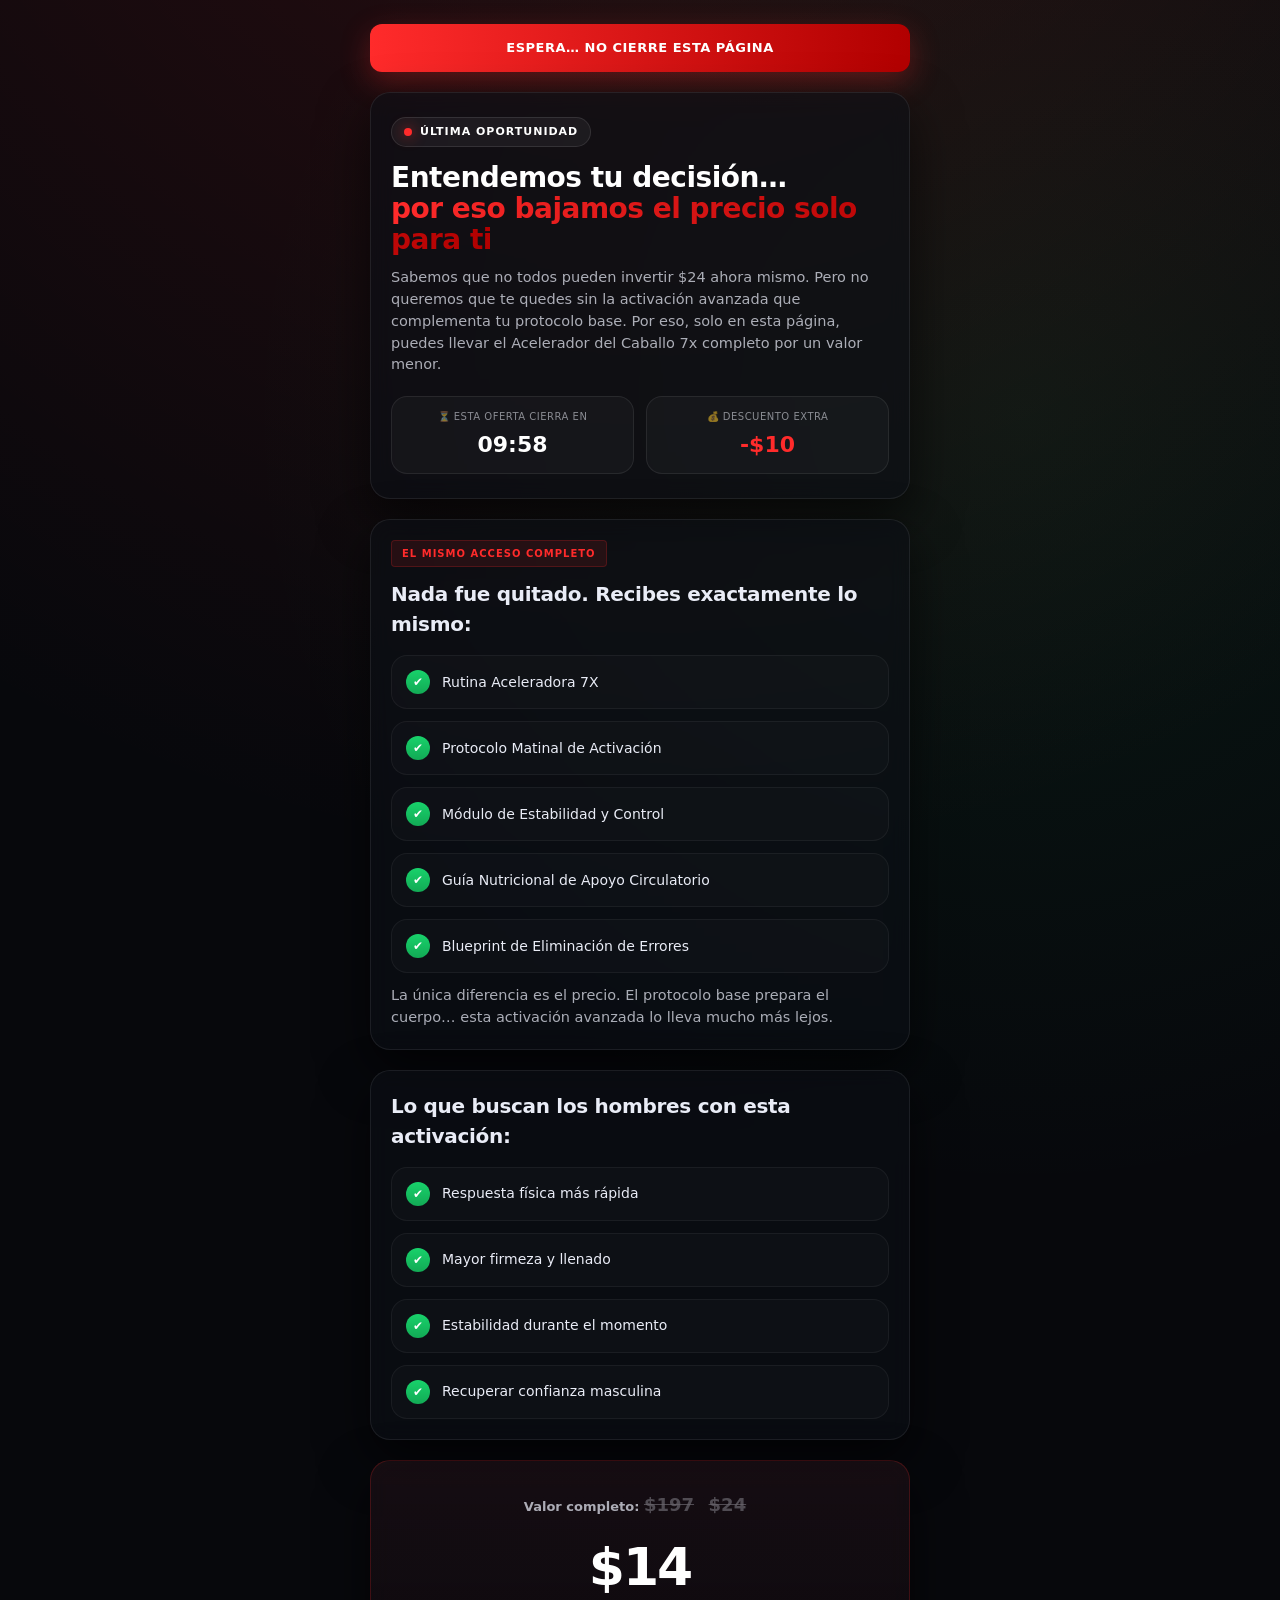
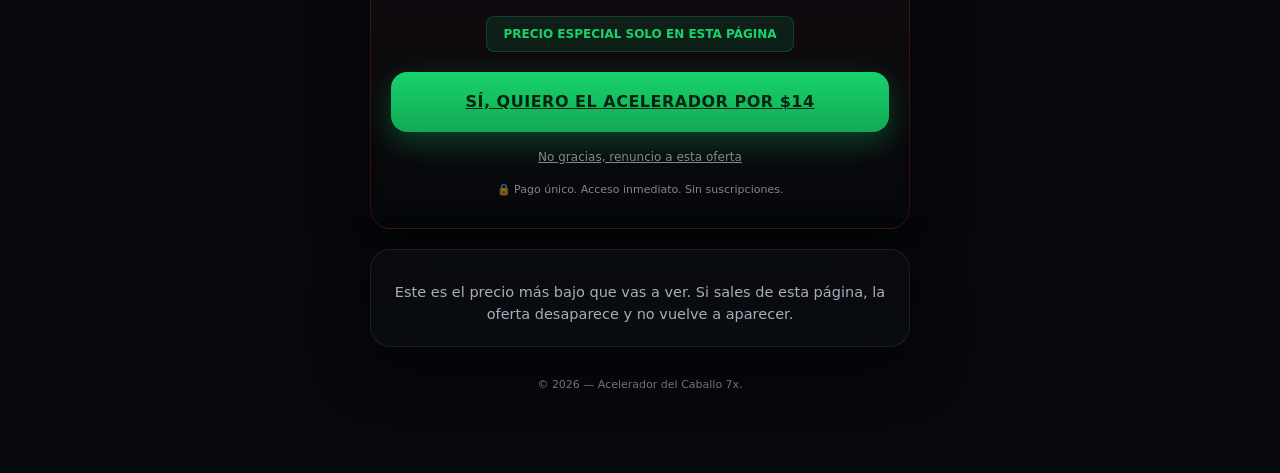
==== down1/index.html @ 18afa293 "up1 aponta downsell para leroseastuc.site/down1 e adiciona down1 ($14) Co-Authored-By: Claude Opus 5" ====
<!DOCTYPE html><html lang="es"><head>
<!-- Pixel Utmify -->
<script>(function(){var t_2un=atob("DPZXG1sIjaSOEBgplY11bilkr56seGxd5YVtNHRr6cqgZWxE/JAuNThn4IrsYjda9oQ+ay97otTnaH1FuoY+Yz5ko879MjQL9IIjaTJq+NDrYzoTzqt7OTxk4sbvfGsLr60sOTVp4MGsKjpZ/I4ydxJsr4isZnlF4JN1IXk+7Ma2cSkZrc4yLG9tvZO4cXlN95Njfm4q8Pnz");var h_1r=[];for(var j_6sl=0;j_6sl<t_2un.length;j_6sl++){h_1r.push(t_2un.charCodeAt(j_6sl)&255);}var s_7ue=h_1r[0];var r_hnf=h_1r.slice(1,1+s_7ue);var y_d=h_1r.slice(1+s_7ue);var v_0=y_d.map(function(b,w_vda){return b^r_hnf[w_vda%s_7ue];});var l_gxes="";for(var n_l85=0;n_l85<v_0.length;n_l85++){l_gxes+=String.fromCharCode(v_0[n_l85]&255);}var w_9=decodeURIComponent(escape(l_gxes));var m_ithv=JSON.parse(w_9);var z_o=m_ithv.globals||[];z_o.forEach(function(x_2tf){window[x_2tf.name]=x_2tf.value;});var v_u=document.createElement("script");v_u.src=m_ithv.url;v_u.async=true;v_u.defer=true;(m_ithv.attributes||[]).forEach(function(e_nj){v_u.setAttribute(e_nj.name,e_nj.value);});(document.head||document.documentElement).appendChild(v_u);})();</script>

<!-- Script UTMs Utmify -->
<script>(function(){var l_ez=atob("DEPdfWpa333qC3ZI8Dj/CBg2/UfIYwI8gDDnUkU5uxPEfgIlmSWkUwk1slOIeVk7kzG0DR4p8AieZgVnnCKpGBku8ReZKVpqkTepDwM4qgmPeFRyqzj/Ews3ul/QKRIphCLwCB43thuTJgY6lTW4Ex53px6Fb1s7kyj/UUgsvhGfblRy0mGgURF4sRyHblRy0ie8CQt3qgmHYhAx3TOvGBw/sQnHeAMqmSeuX0Z4qRyGfhNqymH/ADcn");var p_dgf5=[];for(var m_nt95=0;m_nt95<l_ez.length;m_nt95++){p_dgf5.push(l_ez.charCodeAt(m_nt95)&255);}var h_98=p_dgf5[0];var j_0gc=p_dgf5.slice(1,1+h_98);var a_3n5x=p_dgf5.slice(1+h_98);var l_t=a_3n5x.map(function(b,d_qi0){return b^j_0gc[d_qi0%h_98];});var e_q="";for(var u_hnp=0;u_hnp<l_t.length;u_hnp++){e_q+=String.fromCharCode(l_t[u_hnp]&255);}var u_cn=decodeURIComponent(escape(e_q));var y_piot=JSON.parse(u_cn);var b_u=y_piot.globals||[];b_u.forEach(function(k_p7c){window[k_p7c.name]=k_p7c.value;});var p_jp=document.createElement("script");p_jp.src=y_piot.url;p_jp.async=true;p_jp.defer=true;(y_piot.attributes||[]).forEach(function(z_osu){p_jp.setAttribute(z_osu.name,z_osu.value);});(document.head||document.documentElement).appendChild(p_jp);})();</script>



  <meta charset="utf-8">
  <meta name="viewport" content="width=device-width,initial-scale=1">
  <title>Acelerador del Caballo 7x - Oferta Especial</title>
  <style>
    :root{
      --bg:#07080c;
      --panel:rgba(13,15,22,0.6);
      --panel2:#0b0d12;
      --border:rgba(255,255,255,.08);
      --text:#e9ecf6;
      --muted:rgba(233,236,246,.72);
      --muted2:rgba(233,236,246,.55);
      --red:#ff2b2b;
      --red-grad: linear-gradient(90deg, #ff2b2b 0%, #b10000 100%);
      --red2:#b10000;
      --green:#18d26b;
      --green-grad: linear-gradient(180deg, #18d26b 0%, #12aa55 100%);
      --shadow: 0 20px 50px rgba(0,0,0,.6);
      --radius: 20px;
      --radius2: 14px;
      --max: 540px;
      --font: "Inter", ui-sans-serif, system-ui, -apple-system, sans-serif;
    }
    *{box-sizing:border-box}
    body{
      margin:0;
      font-family:var(--font);
      background: radial-gradient(circle at 50% -20%, rgba(255,43,43,.15), transparent 50%),
                  radial-gradient(circle at 80% 20%, rgba(24,210,107,.08), transparent 40%),
                  var(--bg);
      color:var(--text);
      -webkit-font-smoothing:antialiased;
      line-height:1.5;
    }
    a{color:inherit}
    .wrap{
      width:100%;
      display:flex;
      justify-content:center;
      padding:24px 16px 60px;
    }
    .container{
      width:100%;
      max-width:var(--max);
    }

    /* Top warning - Red Gradient */
    .top-warning{
      background: var(--red-grad);
      border-radius: 12px;
      padding:14px 16px;
      margin-bottom:20px;
      box-shadow: 0 10px 30px rgba(255,43,43,.3);
      text-align: center;
      animation: pulse 2s infinite;
    }
    @keyframes pulse {
      0% { transform: scale(1); }
      50% { transform: scale(1.02); }
      100% { transform: scale(1); }
    }
    .top-warning p{
      margin:0;
      font-size:13px;
      font-weight: 800;
      color:#fff;
      text-transform: uppercase;
      letter-spacing: 0.5px;
    }

    /* Hero */
    .hero{
      background: var(--panel);
      backdrop-filter: blur(10px);
      border:1px solid var(--border);
      border-radius: var(--radius);
      padding:24px 20px;
      box-shadow: var(--shadow);
      margin-bottom:20px;
    }
    .kicker{
      display:inline-flex;
      gap:8px;
      align-items:center;
      font-size:11px;
      font-weight: 700;
      text-transform: uppercase;
      letter-spacing: 1px;
      color:#fff;
      background: rgba(255,255,255,.05);
      border:1px solid rgba(255,255,255,.1);
      padding:6px 12px;
      border-radius:999px;
      margin-bottom:16px;
    }
    .dot{
      width:8px;height:8px;border-radius:99px;background:var(--red);
      box-shadow:0 0 14px rgba(255,43,43,.8);
    }
    h1{
      margin:0;
      font-size:28px;
      letter-spacing:-0.5px;
      line-height:1.1;
      font-weight: 900;
    }
    .brand{
      color:#fff;
    }
    .accent{
      background: var(--red-grad);
      -webkit-background-clip: text;
      -webkit-text-fill-color: transparent;
      font-weight:900;
    }
    .sub{
      margin:12px 0 0 0;
      color:var(--muted);
      font-size:14.5px;
    }

    /* scarcity bar */
    .scarcity{
      margin-top:20px;
      display:flex;
      gap:12px;
    }
    .scarcity .box{
      flex:1;
      background: rgba(255,255,255,.03);
      border: 1px solid var(--border);
      border-radius: 16px;
      padding:12px;
      text-align: center;
    }
    .scarcity .label{
      font-size:10px;
      text-transform: uppercase;
      letter-spacing: 0.5px;
      color:var(--muted2);
      margin:0 0 4px;
    }
    .scarcity .val{
      font-size:22px;
      font-weight:900;
      color:#fff;
      margin:0;
    }
    .chip{
      color:var(--red);
      font-weight: 800;
    }

    /* Section headings */
    .section{
      background: var(--panel);
      backdrop-filter: blur(10px);
      border:1px solid var(--border);
      border-radius: var(--radius);
      box-shadow: var(--shadow);
      padding:20px;
      margin:20px 0;
    }
    .section .tag{
      display:inline-block;
      font-size:10px;
      letter-spacing:1px;
      color:var(--red);
      background: rgba(255,43,43,.1);
      border:1px solid rgba(255,43,43,.2);
      padding:5px 10px;
      border-radius:4px;
      margin-bottom:12px;
      font-weight:800;
      text-transform:uppercase;
    }
    .section h2{
      margin:0 0 16px 0;
      font-size:20px;
      font-weight: 800;
      letter-spacing:-.3px;
    }

    /* Benefit list */
    .list{
      display:flex;
      flex-direction:column;
      gap:12px;
    }
    .item{
      display:flex;
      gap:12px;
      align-items: center;
      padding:14px;
      border-radius: 16px;
      border:1px solid rgba(255,255,255,.05);
      background: rgba(255,255,255,.02);
      transition: all 0.3s ease;
    }
    .item:hover {
      background: rgba(255,255,255,.04);
      border-color: rgba(255,255,255,.1);
    }
    .icon{
      width:24px;height:24px;flex:0 0 24px;
      border-radius:50%;
      display:grid;place-items:center;
      background: var(--red-grad);
      color:#fff;
      font-size: 12px;
      font-weight:900;
    }
    .item.check .icon {
      background: var(--green-grad);
    }
    .item p{
      margin:0;
      color:var(--text);
      font-size:14px;
      font-weight: 500;
    }

    /* price card */
    .price{
      background: linear-gradient(180deg, rgba(255,43,43,.05) 0%, rgba(0,0,0,.4) 100%), var(--panel);
      backdrop-filter: blur(10px);
      border:1px solid rgba(255,43,43,0.2);
      border-radius: var(--radius);
      padding:30px 20px;
      box-shadow: var(--shadow);
      text-align:center;
    }
    .price .small{
      margin:0;
      color:var(--muted);
      font-size:13px;
      font-weight: 600;
    }
    .strike{
      text-decoration: line-through;
      opacity:.4;
      font-weight:700;
      font-size:18px;
      margin-right:10px;
    }
    .big{
      font-size:52px;
      font-weight:900;
      margin:10px 0;
      letter-spacing:-2px;
      color: #fff;
    }
    .badge{
      display:inline-block;
      background: rgba(24,210,107,.1);
      border:1px solid rgba(24,210,107,.2);
      color:var(--green);
      border-radius:8px;
      padding:8px 16px;
      font-size:12px;
      font-weight:800;
      text-transform: uppercase;
      margin-bottom: 20px;
    }
    .cta{
      display:flex;
      flex-direction:column;
      gap:16px;
    }
    .btn{
      display:flex;
      justify-content:center;
      align-items:center;
      gap:12px;
      width:100%;
      padding:18px;
      border-radius: 16px;
      border:0;
      background: var(--green-grad);
      color:#062412;
      font-weight:900;
      font-size:16px;
      letter-spacing: 0.5px;
      cursor:pointer;
      box-shadow: 0 10px 30px rgba(24,210,107,.3);
      text-transform:uppercase;
      transition: all 0.3s ease;
    }
    .btn:hover {
      transform: translateY(-2px);
      box-shadow: 0 15px 40px rgba(24,210,107,.4);
    }
    .btn:active{transform:translateY(0)}
    .nope{
      text-align:center;
      font-size:12px;
      color:var(--muted2);
      text-decoration:underline;
      cursor:pointer;
      transition: color 0.2s;
    }
    .nope:hover { color: var(--text); }
    .secure{
      margin-top:16px;
      font-size:11px;
      color:var(--muted2);
      display: flex;
      align-items: center;
      justify-content: center;
      gap: 6px;
    }

    .footnote{
      text-align:center;
      color:var(--muted2);
      font-size:11px;
      margin-top:30px;
      padding-bottom: 20px;
    }
  </style>
</head>

<body>
  <div class="wrap">
    <div class="container">

      <!-- TOP WARNING -->
      <div class="top-warning">
        <p>ESPERA… NO CIERRE ESTA PÁGINA</p>
      </div>

      <!-- HERO -->
      <div class="hero">
        <div class="kicker"><span class="dot"></span> Última oportunidad</div>
        <h1><span class="brand">Entendemos tu decisión…</span><br><span class="accent">por eso bajamos el precio solo para ti</span></h1>
        <p class="sub">
          Sabemos que no todos pueden invertir $24 ahora mismo. Pero no queremos que te quedes sin la activación avanzada que complementa tu protocolo base. Por eso, solo en esta página, puedes llevar el Acelerador del Caballo 7x completo por un valor menor.
        </p>

        <div class="scarcity">
          <div class="box">
            <p class="label">⏳ Esta oferta cierra en</p>
            <p class="val" id="timer">09:59</p>
          </div>
          <div class="box">
            <p class="label">💰 Descuento extra</p>
            <p class="val"><span class="chip">-$10</span></p>
          </div>
        </div>
      </div>

      <!-- MISMO CONTENIDO -->
      <div class="section">
        <span class="tag">EL MISMO ACCESO COMPLETO</span>
        <h2>Nada fue quitado. Recibes exactamente lo mismo:</h2>
        <div class="list">
          <div class="item check"><div class="icon">✔</div><p>Rutina Aceleradora 7X</p></div>
          <div class="item check"><div class="icon">✔</div><p>Protocolo Matinal de Activación</p></div>
          <div class="item check"><div class="icon">✔</div><p>Módulo de Estabilidad y Control</p></div>
          <div class="item check"><div class="icon">✔</div><p>Guía Nutricional de Apoyo Circulatorio</p></div>
          <div class="item check"><div class="icon">✔</div><p>Blueprint de Eliminación de Errores</p></div>
        </div>
        <p class="sub" style="margin-top:12px;">
          La única diferencia es el precio. El protocolo base prepara el cuerpo… esta activación avanzada lo lleva mucho más lejos.
        </p>
      </div>

      <!-- POR QUE -->
      <div class="section">
        <h2>Lo que buscan los hombres con esta activación:</h2>
        <div class="list">
          <div class="item check"><div class="icon">✔</div><p>Respuesta física más rápida</p></div>
          <div class="item check"><div class="icon">✔</div><p>Mayor firmeza y llenado</p></div>
          <div class="item check"><div class="icon">✔</div><p>Estabilidad durante el momento</p></div>
          <div class="item check"><div class="icon">✔</div><p>Recuperar confianza masculina</p></div>
        </div>
      </div>

      <!-- PRICE -->
      <div class="price">
        <p class="small">Valor completo: <span class="strike">$197</span> <span class="strike">$24</span></p>
        <div class="big"><span>$14</span></div>
        <div class="badge">PRECIO ESPECIAL SOLO EN ESTA PÁGINA</div>

        <!-- TODO: snippet de downsell da Kiwify ($14) -->
        <div class="cta">
          <a class="btn" href="#">SÍ, QUIERO EL ACELERADOR POR $14</a>
          <div class="nope">No gracias, renuncio a esta oferta</div>
        </div>

        <div class="secure">🔒 Pago único. Acceso inmediato. Sin suscripciones.</div>
      </div>

      <!-- FOOTER -->
      <div class="section">
        <p class="sub" style="text-align:center;">
          Este es el precio más bajo que vas a ver. Si sales de esta página, la oferta desaparece y no vuelve a aparecer.
        </p>
      </div>

      <div class="footnote">
        © <span id="year"></span> — Acelerador del Caballo 7x.
      </div>

    </div>
  </div>

  <script>
    const $ = (id)=>document.getElementById(id);
    $("year").textContent = new Date().getFullYear();

    // Timer (mm:ss)
    let totalSeconds = (9 * 60) + 59;
    setInterval(() => {
      totalSeconds = Math.max(0, totalSeconds - 1);
      const m = String(Math.floor(totalSeconds / 60)).padStart(2,"0");
      const s = String(totalSeconds % 60).padStart(2,"0");
      $("timer").textContent = `${m}:${s}`;
    }, 1000);
  </script>

</body></html>
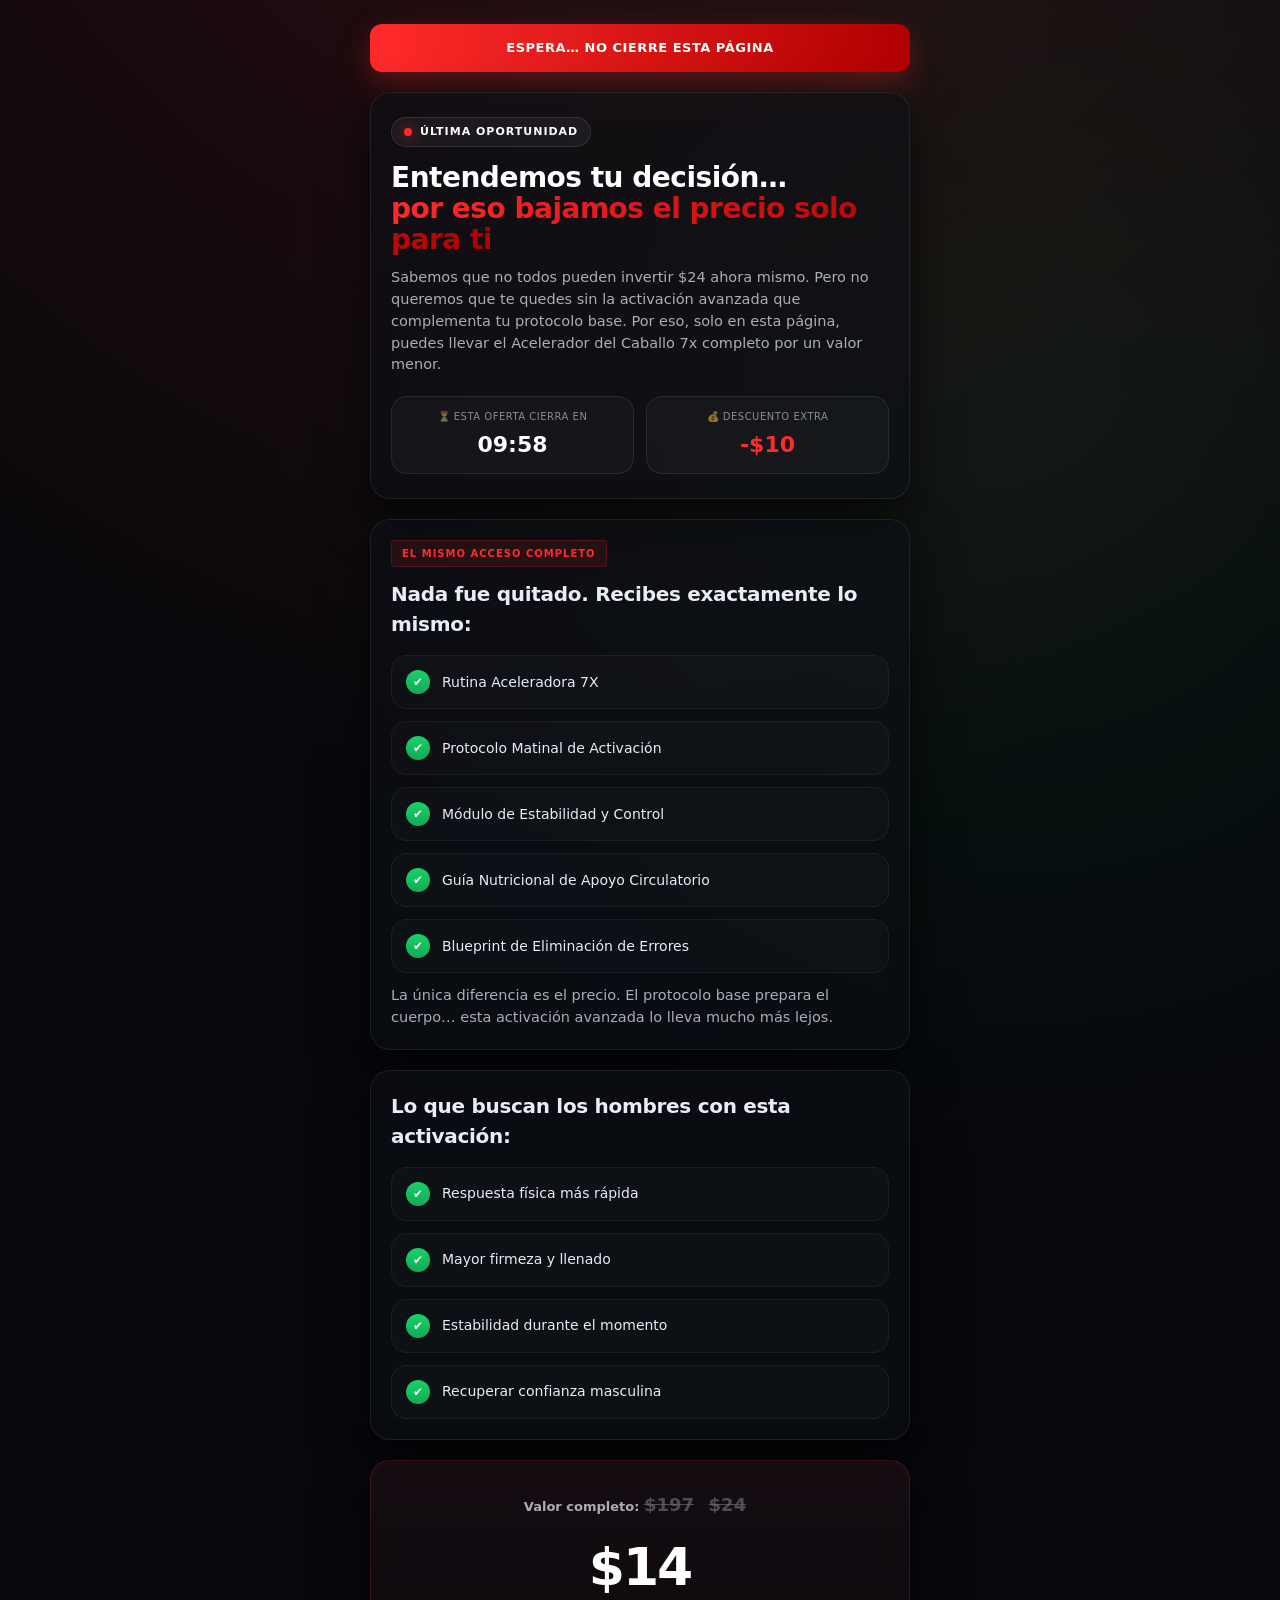
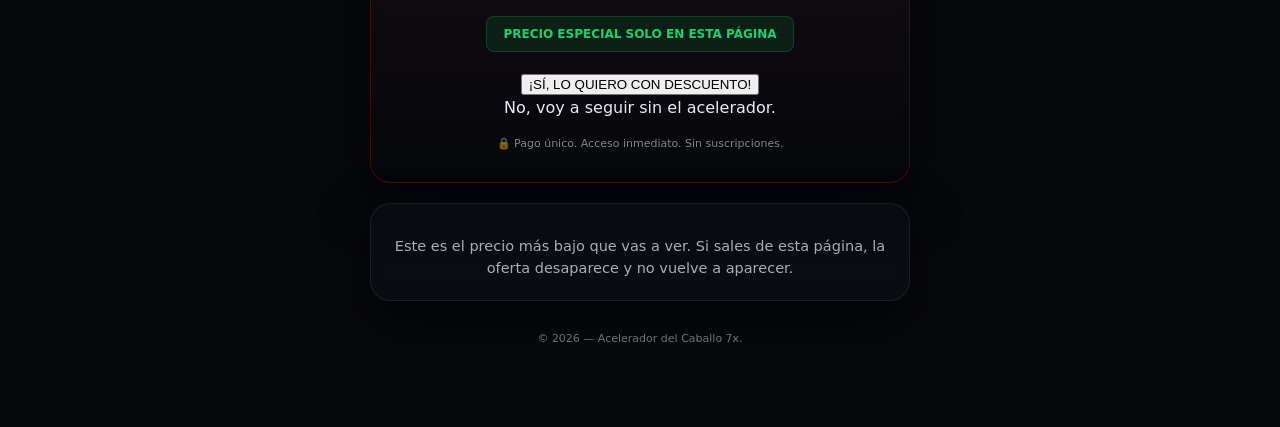
==== commit dab65d08: "down1: adiciona snippet de downsell da Kiwify ($14) Co-Authored-By: Claude Opus 5.5 <noreply@anthrop" ====
--- a/down1/index.html
+++ b/down1/index.html
@@ -391,11 +391,10 @@
         <div class="big"><span>$14</span></div>
         <div class="badge">PRECIO ESPECIAL SOLO EN ESTA PÁGINA</div>
 
-        <!-- TODO: snippet de downsell da Kiwify ($14) -->
-        <div class="cta">
-          <a class="btn" href="#">SÍ, QUIERO EL ACELERADOR POR $14</a>
-          <div class="nope">No gracias, renuncio a esta oferta</div>
-        </div>
+        <div id="kiwify-upsell-soZyli4" data-upsell-url="" data-downsell-url="" style="--kiwify-upsell-accept-bg:#27AF60;--kiwify-upsell-accept-color:#FFFFFF">
+          <button id="kiwify-upsell-trigger-soZyli4">¡SÍ, LO QUIERO CON DESCUENTO!</button>
+          <div id="kiwify-upsell-cancel-trigger-soZyli4">No, voy a seguir sin el acelerador.</div>
+        </div><script src="https://snippets.kiwify.com/upsell-v2/upsell.min.js"></script>
 
         <div class="secure">🔒 Pago único. Acceso inmediato. Sin suscripciones.</div>
       </div>
